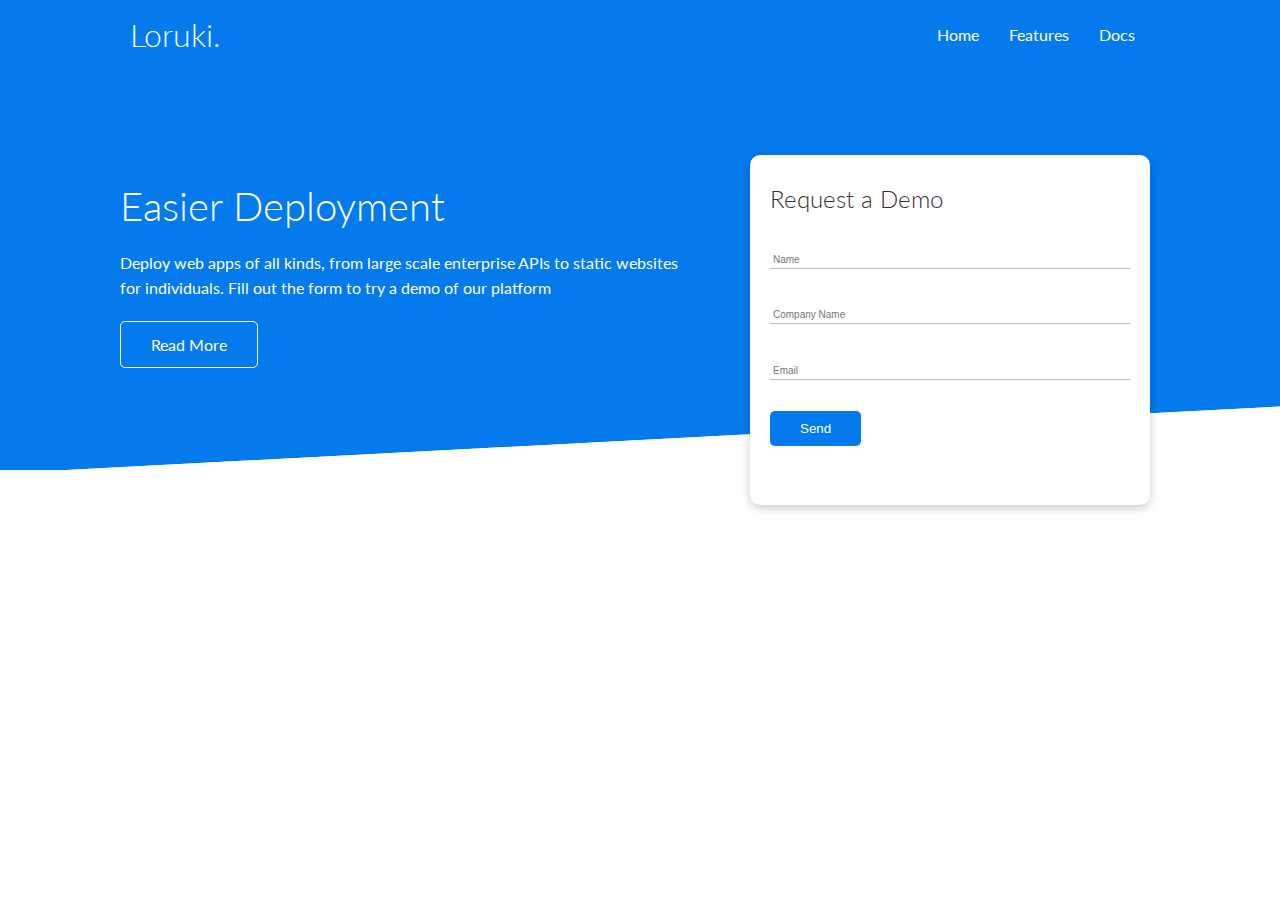
==== index.html @ 226bf3fe "navbar" ====
<!DOCTYPE html>
<html lang="en">
<head>
    <meta charset="UTF-8">
    <meta name="viewport" content="width=device-width, initial-scale=1.0">
    <link rel="stylesheet" href="https://cdnjs.cloudflare.com/ajax/libs/font-awesome/6.4.2/css/all.min.css" integrity="sha512-z3gLpd7yknf1YoNbCzqRKc4qyor8gaKU1qmn+CShxbuBusANI9QpRohGBreCFkKxLhei6S9CQXFEbbKuqLg0DA==" crossorigin="anonymous" referrerpolicy="no-referrer" />
    <link rel="stylesheet" href="css/style.css">
    <title>Loruki | Cloud Hosting For Everyone</title>
</head>
<body>

<!--Navbar-->
<div class="navbar">
    <div class="container flex">
        <h1 class="logo">Loruki.</h1>
        <nav>
            <ul>
                <li><a href="index.html">Home</a></li>
                <li><a href="features.html">Features</a></li>
                <li><a href="docs.html">Docs</a></li>
            </ul>
        </nav>
    </div>
</div>

<!--Showcase-->

<section class="showcase">
    <div class="container grid">
        <div class="showcase-text">
            <h1>Easier Deployment</h1>
            <p>Deploy web apps of all kinds, from large scale enterprise APIs to static websites for individuals. Fill out the form to try a demo of our platform</p>
            <a href="features.html" class="btn btn-outline">Read More</a>
        </div>

        <div class="showcase-form card">
            <h2>Request a Demo</h2>
            <form>
                <div class="form-control">
                    <input type="text" name="name" placeholder="Name" required>
                </div>
                <div class="form-control">
                    <input type="text" name="company" placeholder="Company Name" required>
                </div>
                <div class="form-control">
                    <input type="email" name="email" placeholder="Email" required>
                </div>
                <input type="submit" value="Send" class="btn btn-primary">
            </form>
        </div>
    </div>
</section>

<!--Stats-->
    
</body>
</html>
---- css/style.css ----
@import url('https://fonts.googleapis.com/css2?family=Lato:wght@300&display=swap');

:root {
    --primary-color:#047aed;
}

* {
    box-sizing: border-box;
    margin: 0;
    padding: 0;
}

body {
    font-family: 'Lato', sans-serif;
    color: #333;
    line-height: 1.6;
}

ul {
    list-style: none;
}

a {
    text-decoration: none;
    color: #333;
}

h1, 
h2 {
    font-weight: 300;
    line-height: 1.2;
    margin: 10px 0;
}

p {
    margin: 10px 0;
}

img {
    width: 100%;
}

/* Navbar */

.navbar {
    background-color: var(--primary-color);
    color: #fff;
    height: 70px;
}

.navbar ul {
    display: flex;
}

.navbar a {
    color: #fff;
    padding: 10px;
    margin: 0 5px;
}

.navbar a:hover {
    border-bottom: 2px #fff solid;
}

.navbar .flex {
    justify-content: space-between;
}

/*Showcase */
.showcase {
    height: 400px;
    background-color: var(--primary-color);
    color: #fff;
    position: relative;
}

.showcase h1 {
    font-size: 40px;
}

.showcase p {
    margin: 20px 0;
}

.showcase .grid {
    overflow: visible;
    grid-template-columns: 55% 45%;
    grid: 30px;
}

.showcase-form {
    position: relative;
    top: 60px;
    height: 350px;
    width: 400px;
    padding: 40px;
    z-index: 100;
    justify-self: flex-end;
}

.showcase-form .form-control {
    margin: 30px 0;
}

.showcase-form input[type='text'],
.showcase-form input[type='email'] {
    border: 0;
    border-bottom: 1px solid #b4becb;
    width: 100%;
    padding: 3px;
    font-size: 10px;
}

.showcase-form input:focus {
    outline: none;
}

.showcase::before,
.showcase::after {
    content: '';
    position: absolute;
    height: 100px;
    bottom: -70px;
    right: 0;
    left: 0;
    background: #fff;
    transform: skewY(-3deg);
}

/* Utilities */
.container {
    max-width: 1100px;
    margin: 0 auto;
    overflow: auto;
    padding: 0 40px;
}
.card {
    background-color: #fff;
    color: #333;
    border-radius: 10px;
    box-shadow: 0 3px 10px rgba(0,0,0,0.2);
    padding: 20px;
    margin: 10px;
}

.btn {
    display: inline-block;
    padding: 10px 30px;
    background: var(--primary-color);
    color: #fff;
    border: none;
    border-radius: 5px;
}

.btn-outline {
    background-color: transparent;
    border: 1px #fff solid;
}

.btn:hover {
    transform: scale(0.98);
}
.flex {
    display: flex;
    justify-content: center;
    align-items: center;
    height: 100%;
}

.grid {
    display: grid;
    grid-template-columns: repeat(2, 1fr);
    gap: 20px;
    justify-content: center;
    align-items: center;
    height: 100%;
}
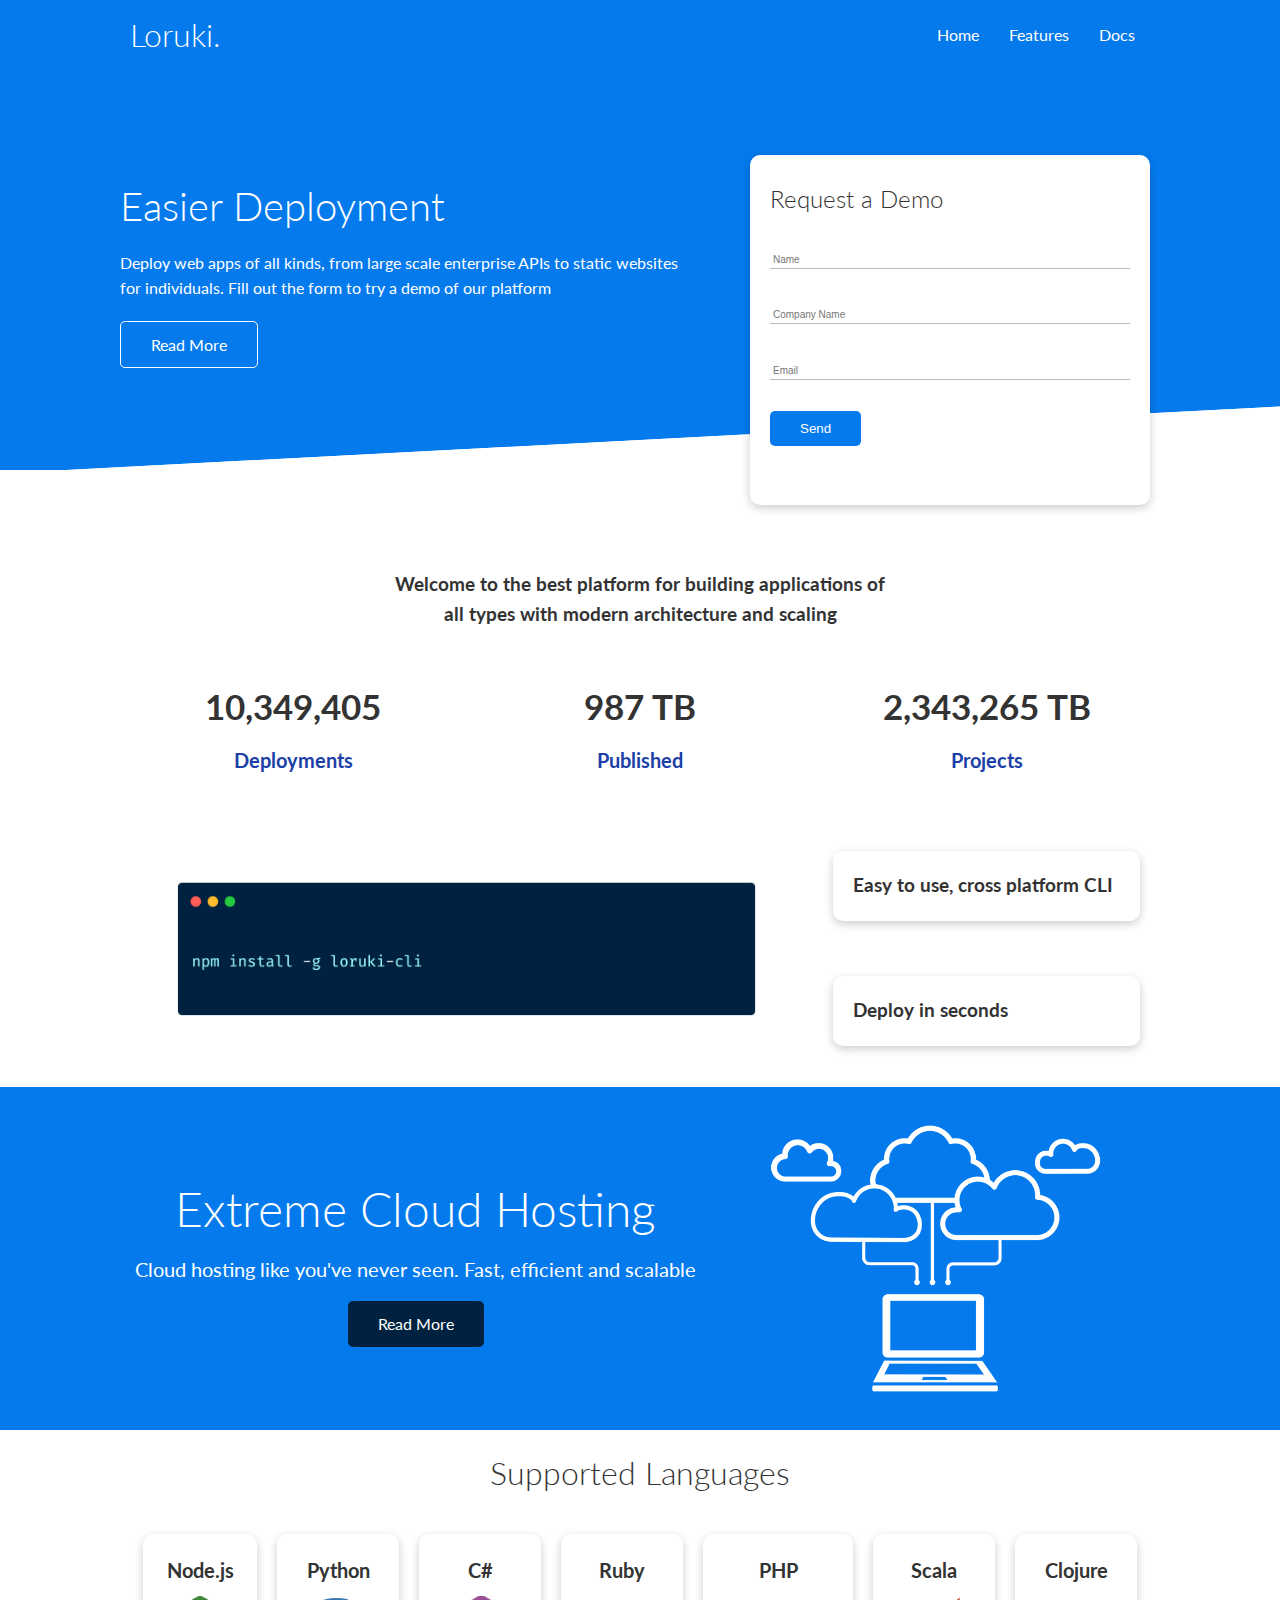
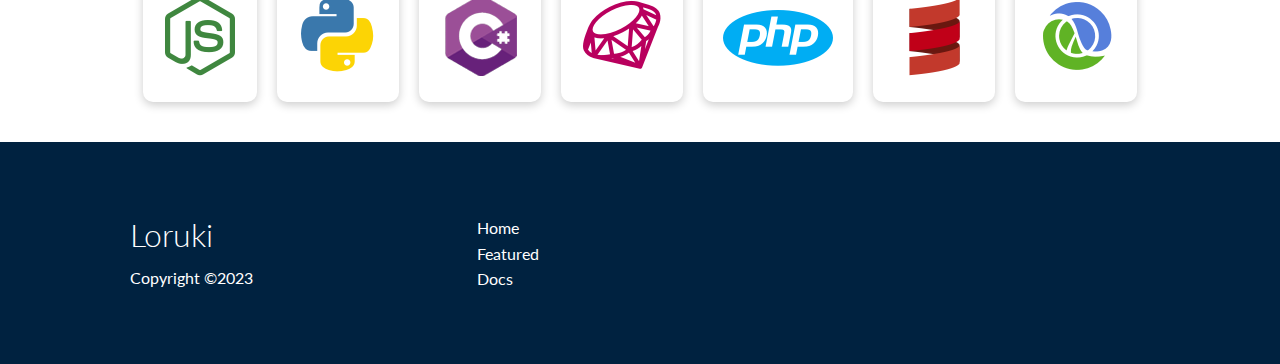
==== commit f1b9933a: "Features page" ====
--- a/index.html
+++ b/index.html
@@ -5,6 +5,7 @@
     <meta name="viewport" content="width=device-width, initial-scale=1.0">
     <link rel="stylesheet" href="https://cdnjs.cloudflare.com/ajax/libs/font-awesome/6.4.2/css/all.min.css" integrity="sha512-z3gLpd7yknf1YoNbCzqRKc4qyor8gaKU1qmn+CShxbuBusANI9QpRohGBreCFkKxLhei6S9CQXFEbbKuqLg0DA==" crossorigin="anonymous" referrerpolicy="no-referrer" />
     <link rel="stylesheet" href="css/style.css">
+    <link rel="stylesheet" href="css/utilites.css">
     <title>Loruki | Cloud Hosting For Everyone</title>
 </head>
 <body>
@@ -52,6 +53,117 @@
 </section>
 
 <!--Stats-->
-    
+
+<section class="stats">
+    <div class="container">
+        <h3 class="stats-heading text-center my-1">
+            Welcome to the best platform for building applications of all types with modern architecture and scaling
+        </h3>
+        <div class="grid grid-3 text-center my-4">
+            <div>
+                <i class="fas fa-server fa-3x"></i>
+                <h3>10,349,405</h3>
+                <p class="text-secondary">Deployments</p>
+            </div>
+            <div>
+                <i class="fas fa-upload fa-3x"></i>
+                <h3>987 TB</h3>
+                <p class="text-secondary">Published</p>
+            </div>
+            <div>
+                <i class="fas fa-project-diagram fa-3x"></i>
+                <h3>2,343,265 TB</h3>
+                <p class="text-secondary">Projects</p>
+            </div>
+        </div>
+    </div>
+</section>
+    <!--Cli-->
+
+    <section class="cli">
+        <div class="container grid">
+            <img src="images/cli.png" alt="">
+            <div class="card">
+                <h3>Easy to use, cross platform CLI</h3>
+            </div>
+            <div class="card">
+                <h3>Deploy in seconds</h3>
+            </div>
+        </div>
+    </section>
+
+      <!--Cloud-->
+    <section class="cloud bg-primary my-2 py-2">
+        <div class="container grid">
+            <div class="text-center">
+                <h2 class="lg">Extreme Cloud Hosting</h2>
+                <p class="lead my-1">Cloud hosting like you've never seen. Fast, efficient and scalable</p>
+                <a href="features.html" class="btn btn-dark">Read More</a>
+            </div>
+            <img src="images/cloud.png" alt="Cloud">
+        </div>
+    </section>
+
+    <!--Languages-->
+
+    <section class="languages">
+        <h2 class="md text-center my-2">
+            Supported Languages
+        </h2>
+        <div class="container flex">
+            <div class="card">
+                <h4>Node.js</h4>
+                <img src="images/logos/node.png" alt="">
+            </div>
+            <div class="card">
+                <h4>Python</h4>
+                <img src="images/logos/python.png" alt="">
+              </div>
+              <div class="card">
+                <h4>C#</h4>
+                <img src="images/logos/csharp.png" alt="">
+              </div>
+              <div class="card">
+                <h4>Ruby</h4>
+                <img src="images/logos/ruby.png" alt="">
+              </div>
+              <div class="card">
+                <h4>PHP</h4>
+                <img src="images/logos/php.png" alt="">
+              </div>
+              <div class="card">
+                <h4>Scala</h4>
+                <img src="images/logos/scala.png" alt="">
+              </div>
+              <div class="card">
+                <h4>Clojure</h4>
+                <img src="images/logos/clojure.png" alt="">
+              </div>
+        </div>
+    </section>
+
+    <!--Footer-->
+
+    <footer class="footer bg-dark py-5">
+        <div class="container grid grid-3">
+            <div>
+                <h1>Loruki</h1>
+                <p>Copyright &copy;2023</p>
+            </div>
+            <nav>
+                <ul>
+                    <li><a href="index.html">Home</a></li>
+                    <li><a href="featured.html">Featured</a></li>
+                    <li><a href="docs.html">Docs</a></li>
+                </ul>
+            </nav>
+            <div class="social">
+                <a href="#"><i class="fab fa-github fa-2x"></i></a>
+                <a href="#"><i class="fab fa-facebook fa-2x"></i></a>
+                <a href="#"><i class="fab fa-instagram fa-2x"></i></a>
+                <a href="#"><i class="fab fa-twitter fa-2x"></i></a>
+            </div>
+        </div>
+    </footer>
 </body>
 </html>--- a/css/style.css
+++ b/css/style.css
@@ -2,6 +2,11 @@
 
 :root {
     --primary-color:#047aed;
+    --secondary-color: #1c3fa8;
+    --dark-color: #002240;
+    --light-color: #f4f4f4;
+    --success-color: #5cb85c;
+    --error-color: #d9534f;
 }
 
 * {
@@ -40,6 +45,11 @@
     width: 100%;
 }
 
+code,pre {
+    background: #333;
+    color: #fff;
+    padding: 10px;
+}
 /* Navbar */
 
 .navbar {
@@ -86,6 +96,10 @@
     overflow: visible;
     grid-template-columns: 55% 45%;
     grid: 30px;
+}
+
+.showcase-text {
+    animation: slideInFromLeft 1s ease-in;
 }
 
 .showcase-form {
@@ -96,6 +110,7 @@
     padding: 40px;
     z-index: 100;
     justify-self: flex-end;
+    animation: slideInFromRight 1s ease-in;
 }
 
 .showcase-form .form-control {
@@ -127,51 +142,221 @@
     transform: skewY(-3deg);
 }
 
-/* Utilities */
-.container {
-    max-width: 1100px;
-    margin: 0 auto;
-    overflow: auto;
-    padding: 0 40px;
-}
-.card {
-    background-color: #fff;
-    color: #333;
-    border-radius: 10px;
-    box-shadow: 0 3px 10px rgba(0,0,0,0.2);
-    padding: 20px;
-    margin: 10px;
-}
-
-.btn {
-    display: inline-block;
-    padding: 10px 30px;
-    background: var(--primary-color);
-    color: #fff;
-    border: none;
-    border-radius: 5px;
-}
-
-.btn-outline {
-    background-color: transparent;
-    border: 1px #fff solid;
-}
-
-.btn:hover {
-    transform: scale(0.98);
-}
-.flex {
-    display: flex;
-    justify-content: center;
-    align-items: center;
-    height: 100%;
-}
-
-.grid {
-    display: grid;
-    grid-template-columns: repeat(2, 1fr);
-    gap: 20px;
-    justify-content: center;
-    align-items: center;
-    height: 100%;
+/* Stats */
+
+.stats {
+    padding-top: 100px;
+    animation: slideInFromBottom 1s ease-in;
+}
+
+.stats .stats-heading {
+    max-width: 500px;
+    margin: auto;
+}
+.stats .grid h3 {
+    font-size: 35px;
+}
+
+.stats .grid p {
+    font-size: 20px;
+    font-weight: bold;
+}
+
+/* Cli */
+
+.cli .grid {
+    grid-template-columns: repeat(3, 1fr);
+    grid-template-rows: repeat(2, 1fr);
+}
+.cli .grid >*:first-child {
+    grid-column: 1 / span 2;
+    grid-row: 1 / span 2;
+}
+
+/* Cloud */
+
+.cloud .grid {
+    grid-template-columns: 4fr 3fr;
+}
+
+/* Languages */
+.languages .flex {
+    flex-wrap: wrap;
+}
+
+.languages .card {
+    text-align: center;
+    margin: 18px 10px 40px;
+    transition: transform 0.2s ease-out;
+}
+
+.languages .card h4 {
+    font-size: 20px;
+    margin-bottom: 10px;
+}
+
+.languages .card:hover {
+    transform: translateY(-15px);
+}
+
+/* Features */
+
+.features-head img,
+.docs-head img {
+    width: 200px;
+    justify-self: flex-end;
+}
+
+.features-sub-head img {
+    width: 300px;
+    justify-self: flex-end;
+}
+
+.features-main .card > i {
+    margin-right: 20px;
+}
+
+.features-main .grid {
+    padding: 30px;
+}
+
+.features-main .grid > *:first-child {
+    grid-column: 1 / span 3;
+}
+
+.features-main .grid > *:nth-child(2) { 
+    grid-column: 1 / span 2;
+}
+
+/* Docs */
+.docs-main .grid {
+    grid-template-columns: 1fr 2fr;
+    align-items: flex-start;
+}
+.docs-main h3 {
+    margin: 20px 0;
+}
+
+.docs-main nav li {
+    font-size: 17px;
+    padding-bottom: 5px;
+    margin-bottom: 5px;
+    border-bottom: 1px solid #ccc;
+}
+
+.docs-main a:hover {
+    font-weight: bold;
+}
+
+
+
+/* Foooter */
+
+.footer .social a {
+    margin: 0 10px;
+}
+
+/* Animation */
+
+@keyframes slideInFromLeft {
+    0% {
+        transform: translateX(-100%);
+    }
+    100% {
+        transform: translateX(0);
+    }
+}
+
+@keyframes slideInFromRight{
+    0% {
+        transform: translateX(100%);
+    }
+    100% {
+        transform: translateX(0);
+    }
+}
+
+@keyframes slideInFromTop{
+    0% {
+        transform: translateY(-100%);
+    }
+    100% {
+        transform: translateY(0);
+    }
+}
+
+@keyframes slideInFromBottom{
+    0% {
+        transform: translateY(100%);
+    }
+    100% {
+        transform: translateY(0);
+    }
+}
+
+/* Tablets and under */
+@media(max-width:768px) {
+    .grid,
+    .showcase .grid,
+    .stats .grid,
+    .cli .grid,
+    .cloud .grid,
+    .footer .grid,
+    .features-main .grid,
+    .docs-main .grid {
+        grid-template-columns: 1fr;
+        grid-template-rows: 1fr;
+    }
+
+    .showcase {
+        height: auto;
+    }
+    .showcase-text {
+        text-align: center;
+        margin-top: 40px;
+        animation: slideInFromTop 1s ease-in;
+    }
+    .showcase-form {
+        justify-self: center;
+        margin: auto;
+        animation: slideInFromBottom 1s ease-in;
+    }
+    .cli .grid >*:first-child {
+        grid-column: 1;
+        grid-row: 1;
+    }
+
+    .features-head,
+    .features-sub-head,
+    .docs-head {
+        text-align: center;
+    }
+
+    .features-head img,
+    .features-sub-head img,
+    .docs-head img {
+        justify-self: center;
+    }
+
+    .features-main .grid > *:first-child,
+    .features-main .grid > *:nth-child(2) {
+        grid-column: 1;
+    }
+}
+
+/* Mobile */
+
+@media(max-width:500px) {
+    .navbar {
+        height: 110px;
+    }
+
+    .navbar .flex {
+        flex-direction: column;
+    }
+
+    .navbar ul {
+        padding: 10px;
+        background-color: rgba(0,0,0,0.1);
+    }
 }--- a/css/utilites.css
+++ b/css/utilites.css
@@ -0,0 +1,175 @@
+
+.container {
+    max-width: 1100px;
+    margin: 0 auto;
+    overflow: auto;
+    padding: 0 40px;
+}
+.card {
+    background-color: #fff;
+    color: #333;
+    border-radius: 10px;
+    box-shadow: 0 3px 10px rgba(0,0,0,0.2);
+    padding: 20px;
+    margin: 10px;
+}
+
+.btn {
+    display: inline-block;
+    padding: 10px 30px;
+    background: var(--primary-color);
+    color: #fff;
+    border: none;
+    border-radius: 5px;
+}
+
+.btn-outline {
+    background-color: transparent;
+    border: 1px #fff solid;
+}
+
+.btn:hover {
+    transform: scale(0.98);
+}
+/* Backgrounds and color buttons */
+.bg-primary, 
+.btn-primary {
+    background-color: var(--primary-color);
+    color: #fff;
+}
+
+.bg-secondary, 
+.btn-secondary {
+    background-color: var(--secondary-color);
+    color: #fff;
+}
+
+.bg-dark, 
+.btn-dark {
+    background-color: var(--dark-color);
+    color: #fff;
+}
+
+.bg-light, 
+.btn-light {
+    background-color: var(--light-color);
+    color: #333;
+}
+
+.bg-primary a, 
+.btn-primary a,
+.bg-secondary a, 
+.btn-secondary a,
+.bg-dark a, 
+.btn-dark a {
+    color: #fff;
+}
+
+/* Text colors */
+
+.text-primary {
+  color: var(--primary-color);  
+}
+
+.text-secondary {
+    color: var(--secondary-color);  
+}
+
+.text-dark {
+    color: var(--dark-color); 
+}
+
+.text-light {
+   color: var(--light-color);
+}
+
+/* Text sizes */
+
+.lead {
+    font-size: 20px;
+}
+.sm {
+    font-size: 1rem;
+}
+.md {
+    font-size: 2rem;
+}
+.lg {
+    font-size: 3rem;
+}
+.xl {
+    font-size: 4rem;
+}
+
+.text-center {
+    text-align: center;
+}
+
+/* Alert */
+
+.alert {
+    background-color: var(--light-color);
+    padding: 10px 20px;
+    font-weight: bold;
+    margin: 15px 0;
+}
+
+.alert i {
+    margin-right: 10px;
+}
+
+.alert-success {
+    background-color: var(--success-color);
+    color: #fff;
+}
+
+.alert-error {
+    background-color: var(--error-color);
+    color: #fff;
+}
+/* Margin */
+.my-1 { margin: 1rem 0;}
+.my-2 { margin: 1.5rem 0;}
+.my-3 { margin: 2rem 0;}
+.my-4 { margin: 3rem 0;}
+.my-5 { margin: 4rem 0;}
+
+.m-1 { margin: 1rem;}
+.m-2 { margin: 1.5rem;}
+.m-3 { margin: 2rem;}
+.m-4 { margin: 3rem;}
+.m-5 { margin: 4rem;}
+
+/* Padding */
+.py-1 { padding: 1rem 0;}
+.py-2 { padding: 1.5rem 0;}
+.py-3 { padding: 2rem 0;}
+.py-4 { padding: 3rem 0;}
+.py-5 { padding: 4rem 0;}
+
+.p-1 { padding: 1rem;}
+.p-2 { padding: 1.5rem;}
+.p-3 { padding: 2rem;}
+.p-4 { padding: 3rem;}
+.p-5 { padding: 4rem;}
+
+
+.flex {
+    display: flex;
+    justify-content: center;
+    align-items: center;
+    height: 100%;
+}
+
+.grid {
+    display: grid;
+    grid-template-columns: repeat(2, 1fr);
+    gap: 20px;
+    justify-content: center;
+    align-items: center;
+    height: 100%;
+}
+
+.grid-3 {
+    grid-template-columns: repeat(3, 1fr);
+}